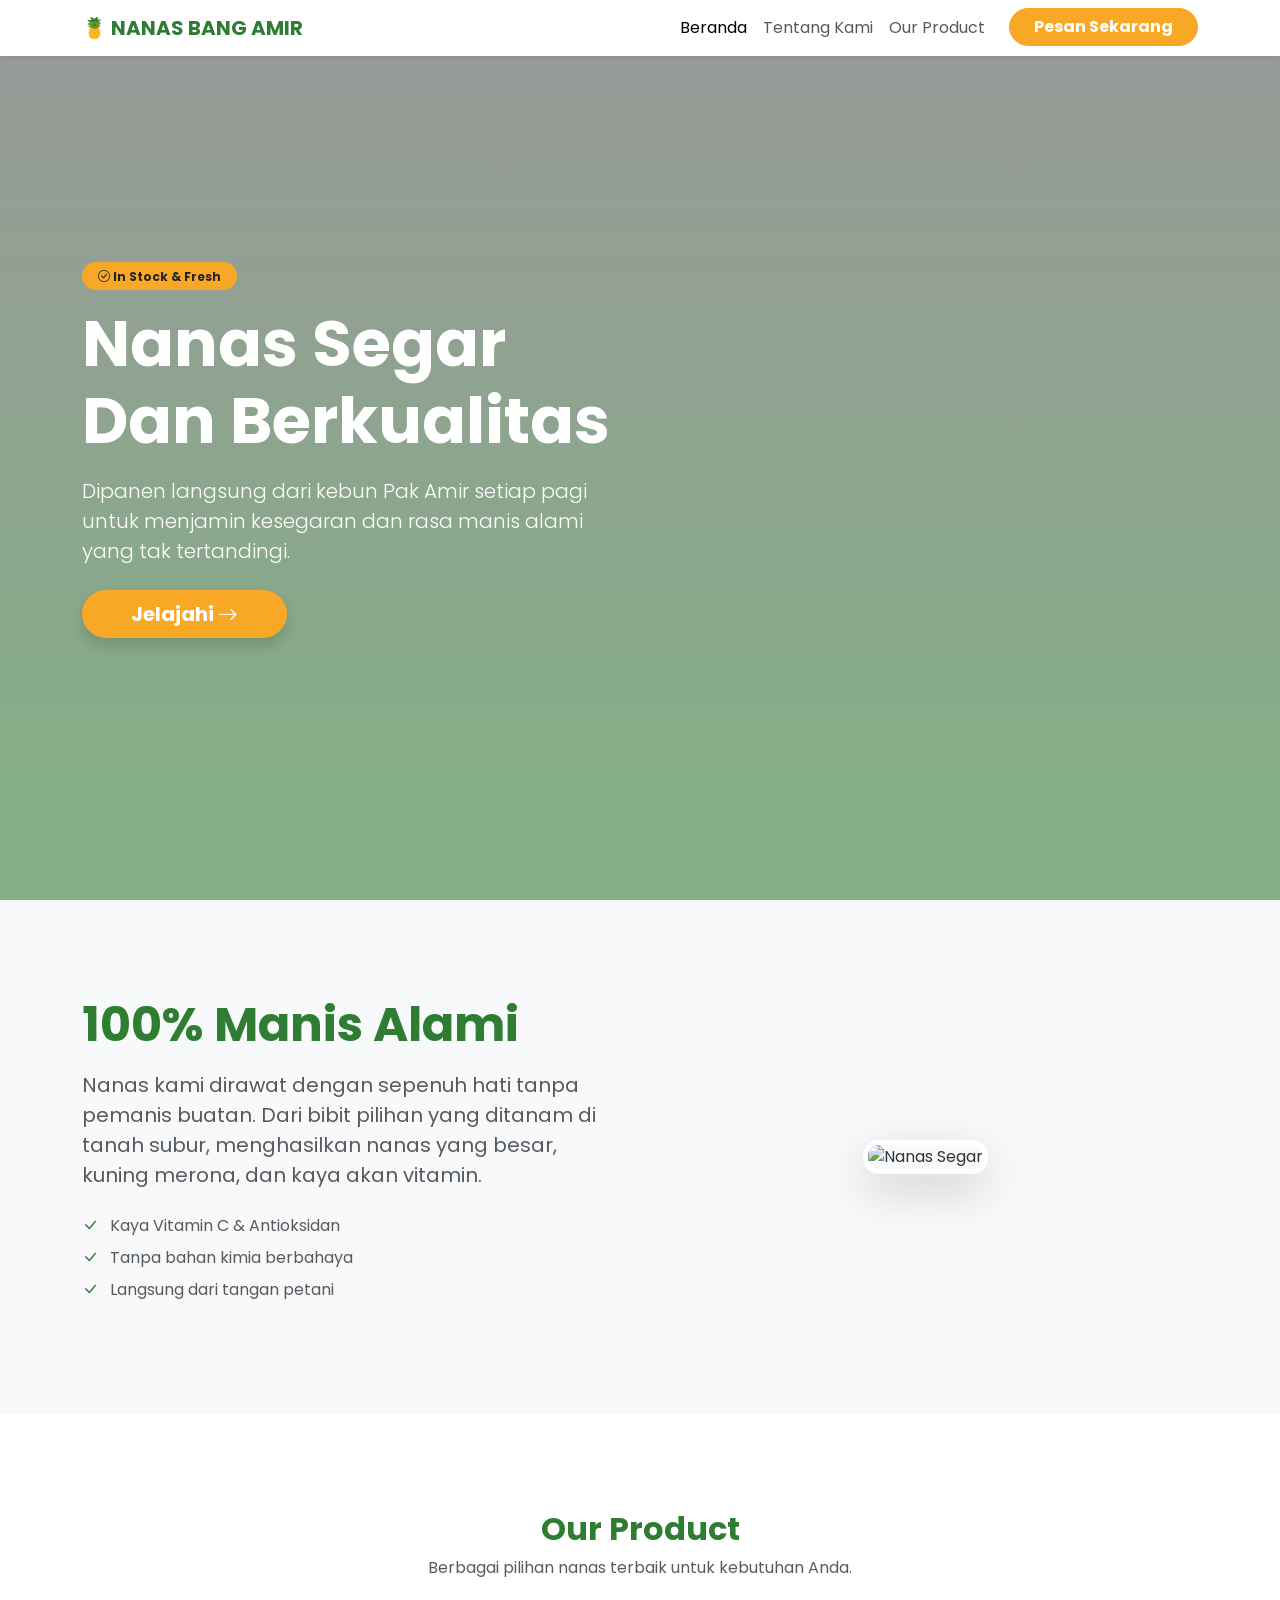
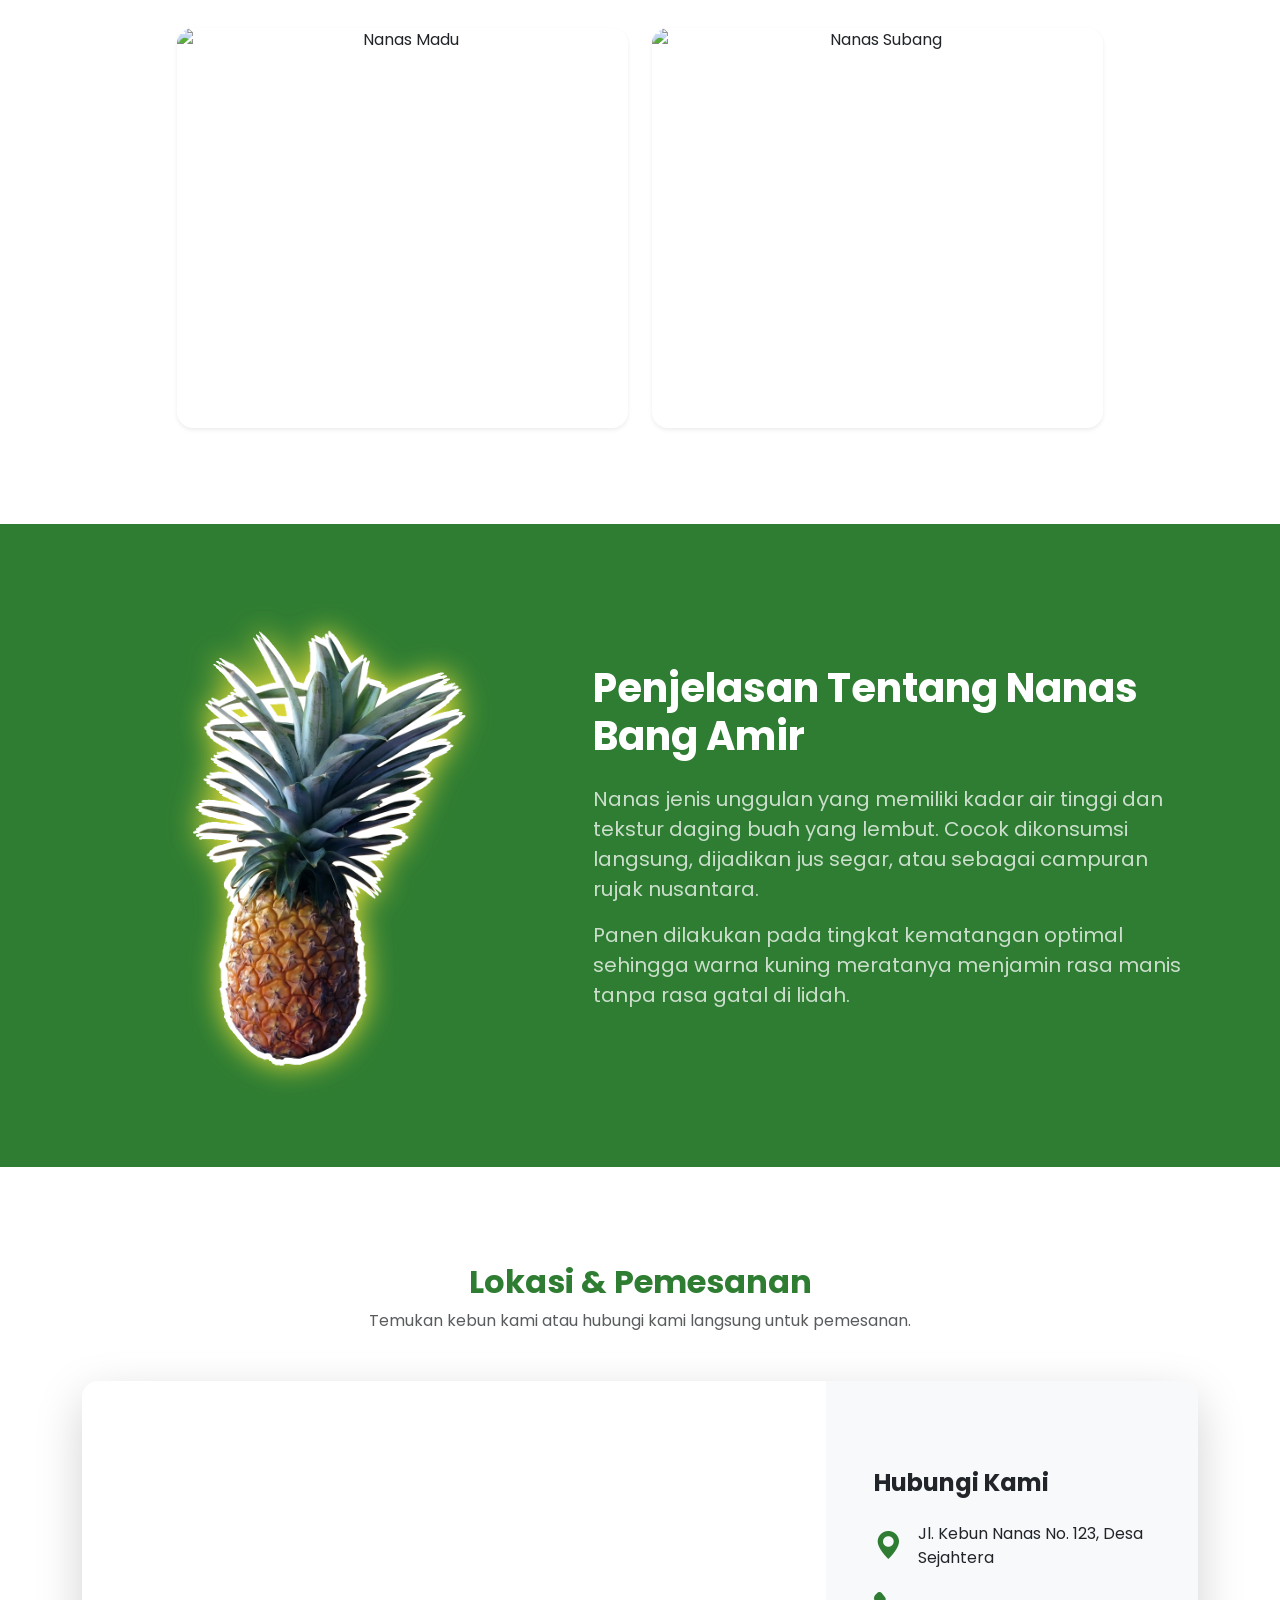
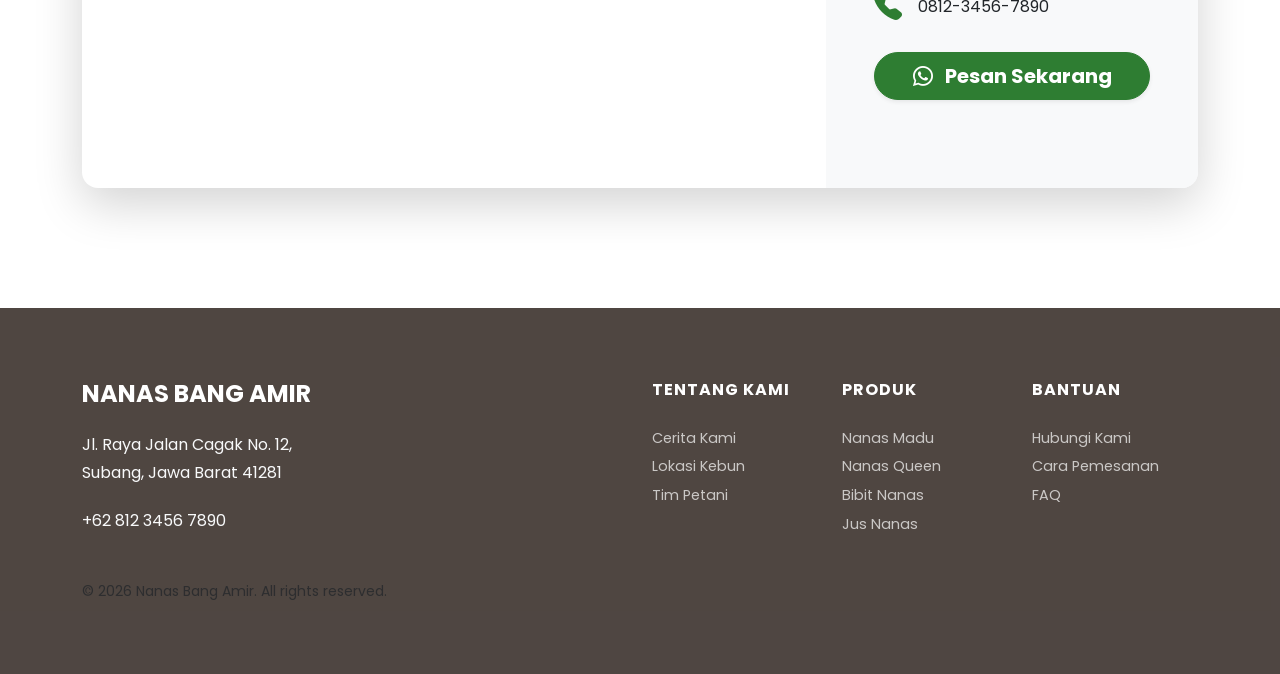
==== index.html @ e04186aa "UP 1" ====
<!DOCTYPE html>
<html lang="id">

<head>
    <meta charset="UTF-8">
    <meta name="viewport" content="width=device-width, initial-scale=1.0">
    <title>Nanas Bang Amir</title>
    <!-- Bootstrap 5 CSS -->
    <link href="https://cdn.jsdelivr.net/npm/bootstrap@5.3.2/dist/css/bootstrap.min.css" rel="stylesheet">
    <!-- Google Fonts -->
    <link href="https://fonts.googleapis.com/css2?family=Poppins:wght@300;400;600;700&display=swap" rel="stylesheet">
    <!-- Bootstrap Icons -->
    <link rel="stylesheet" href="https://cdn.jsdelivr.net/npm/bootstrap-icons@1.11.1/font/bootstrap-icons.css">
    <!-- Custom CSS -->
    <link rel="stylesheet" href="css/style.css">
</head>

<body>

    <!-- Navbar -->
    <nav class="navbar navbar-expand-lg navbar-light bg-white fixed-top shadow-sm">
        <div class="container">
            <a class="navbar-brand fw-bold text-success" href="#">🍍 NANAS BANG AMIR</a>
            <button class="navbar-toggler" type="button" data-bs-toggle="collapse" data-bs-target="#navbarNav">
                <span class="navbar-toggler-icon"></span>
            </button>
            <div class="collapse navbar-collapse" id="navbarNav">
                <ul class="navbar-nav ms-auto">
                    <li class="nav-item">
                        <a class="nav-link active" href="#beranda">Beranda</a>
                    </li>
                    <li class="nav-item">
                        <a class="nav-link" href="#tentang-kami">Tentang Kami</a>
                    </li>
                    <li class="nav-item">
                        <a class="nav-link" href="#produk">Our Product</a>
                    </li>
                    <li class="nav-item ms-lg-3">
                        <a class="btn btn-warning rounded-pill px-4 fw-bold" href="#pesan">Pesan Sekarang</a>
                    </li>
                </ul>
            </div>
        </div>
    </nav>

    <!-- Hero Section -->
    <section id="beranda" class="hero d-flex align-items-center position-relative">
        <div class="hero-overlay"></div>
        <div class="container position-relative text-white text-center text-md-start">
            <div class="row">
                <div class="col-lg-6">
                    <span class="badge bg-warning text-dark mb-3 px-3 py-2 rounded-pill"><i
                            class="bi bi-check-circle"></i> In Stock & Fresh</span>
                    <h1 class="display-3 fw-bold mb-3">Nanas Segar <br> Dan Berkualitas</h1>
                    <p class="lead mb-4">Dipanen langsung dari kebun Pak Amir setiap pagi untuk menjamin kesegaran dan
                        rasa manis alami yang tak tertandingi.</p>
                    <a href="#tentang-kami" class="btn btn-warning btn-lg rounded-pill px-5 fw-bold shadow">Jelajahi <i
                            class="bi bi-arrow-right"></i></a>
                </div>
            </div>
        </div>
    </section>

    <!-- 100% Manis Section -->
    <section id="tentang-kami" class="py-5 bg-light">
        <div class="container py-5">
            <div class="row align-items-center">
                <div class="col-lg-6 text-center text-lg-start mb-4 mb-lg-0">
                    <h2 class="display-5 fw-bold text-success mb-3">100% Manis Alami</h2>
                    <p class="text-muted fs-5 mb-4">Nanas kami dirawat dengan sepenuh hati tanpa pemanis buatan. Dari
                        bibit pilihan yang ditanam di tanah subur, menghasilkan nanas yang besar, kuning merona, dan
                        kaya akan vitamin.</p>
                    <ul class="list-unstyled text-muted">
                        <li class="mb-2"><i class="bi bi-check-lg text-success me-2"></i> Kaya Vitamin C & Antioksidan
                        </li>
                        <li class="mb-2"><i class="bi bi-check-lg text-success me-2"></i> Tanpa bahan kimia berbahaya
                        </li>
                        <li class="mb-2"><i class="bi bi-check-lg text-success me-2"></i> Langsung dari tangan petani
                        </li>
                    </ul>
                </div>
                <div class="col-lg-6 text-center position-relative">
                    <img src="https://images.unsplash.com/photo-1550258987-190a2d41a8ba?ixlib=rb-4.0.3&auto=format&fit=crop&w=800&q=80"
                        alt="Nanas Segar" class="img-fluid rounded-4 shadow-lg feature-img">
                </div>
            </div>
        </div>
    </section>

    <!-- Galeri Produk -->
    <section id="produk" class="py-5">
        <div class="container py-5 text-center">
            <h2 class="fw-bold text-success mb-2">Our Product</h2>
            <p class="text-muted mb-5">Berbagai pilihan nanas terbaik untuk kebutuhan Anda.</p>

            <div class="row justify-content-center">
                <div class="col-lg-10">
                    <div class="row g-4 justify-content-center">
                        <!-- Card 1 -->
                        <div class="col-md-6">
                            <div class="card border-0 rounded-4 shadow-sm overflow-hidden image-hover-card"
                                style="height: 400px;">
                                <img src="https://images.unsplash.com/photo-1528825871115-3581a5387919?ixlib=rb-4.0.3&auto=format&fit=crop&w=600&q=80"
                                    class="w-100 h-100 object-fit-cover" alt="Nanas Madu">
                                <div
                                    class="card-overlay d-flex flex-column justify-content-center align-items-center text-center p-4">
                                    <h3 class="fw-bold text-white mb-2">Nanas Madu</h3>
                                    <h5 class="fw-bold text-warning mb-4">Manis Alami, Tanpa Pemanis Buatan</h5>
                                    <p class="text-light fs-5 mb-0">
                                        Sangat manis dan berair, dipanen tanpa bahan kimia. Sangat cocok dinikmati
                                        langsung atau dibuat jus segar untuk hari yang panas.
                                    </p>
                                </div>
                            </div>
                        </div>

                        <!-- Card 2 -->
                        <div class="col-md-6">
                            <div class="card border-0 rounded-4 shadow-sm overflow-hidden image-hover-card"
                                style="height: 400px;">
                                <img src="https://images.unsplash.com/photo-1587888637140-849b25d80ef9?ixlib=rb-4.0.3&auto=format&fit=crop&w=600&q=80"
                                    class="w-100 h-100 object-fit-cover" alt="Nanas Subang">
                                <div
                                    class="card-overlay d-flex flex-column justify-content-center align-items-center text-center p-4">
                                    <h3 class="fw-bold text-white mb-2">Nanas Queen</h3>
                                    <h5 class="fw-bold text-warning mb-4">Sensasi Segar Asam Manis</h5>
                                    <p class="text-light fs-5 mb-0">
                                        Menawarkan sensasi rasa segar dengan perpaduan asam manis yang pas. Pilihan
                                        ideal untuk dijadikan campuran rujak nusantara atau masakan Anda.
                                    </p>
                                </div>
                            </div>
                        </div>
                    </div>
                </div>
            </div>
        </div>
    </section>

    <!-- Detail Produk -->
    <section class="py-5 bg-success text-white">
        <div class="container py-5">
            <div class="row align-items-center flex-column-reverse flex-lg-row">
                <div class="col-lg-5 text-center mt-4 mt-lg-0">
                    <img src="img/pineapple_transparent.png" alt="Detail Nanas" class="img-fluid outline-float-image">
                </div>
                <div class="col-lg-7 ps-lg-5">
                    <h2 class="display-6 fw-bold mb-4">Penjelasan Tentang Nanas Bang Amir</h2>
                    <p class="fs-5 opacity-75">Nanas jenis unggulan yang memiliki kadar air tinggi dan tekstur daging
                        buah yang lembut. Cocok dikonsumsi langsung, dijadikan jus segar, atau sebagai campuran rujak
                        nusantara.</p>
                    <p class="fs-5 opacity-75">Panen dilakukan pada tingkat kematangan optimal sehingga warna kuning
                        meratanya menjamin rasa manis tanpa rasa gatal di lidah.</p>
                </div>
            </div>
        </div>
    </section>

    <!-- Map & Contact Section -->
    <section id="pesan" class="py-5">
        <div class="container py-5 text-center">
            <h2 class="fw-bold text-success mb-2">Lokasi & Pemesanan</h2>
            <p class="text-muted mb-5">Temukan kebun kami atau hubungi kami langsung untuk pemesanan.</p>

            <div class="card border-0 shadow-lg rounded-4 overflow-hidden mb-4">
                <div class="row g-0">
                    <div class="col-lg-8">
                        <!-- Google Maps Embed Placeholder (Koordinat Jakarta/Bandung/Subang) -->
                        <iframe
                            src="https://www.google.com/maps/embed?pb=!1m18!1m12!1m3!1m3!1d126748.56215354966!2d107.57311653846663!3d-6.903449459522209!2m3!1f0!2f0!3f0!3m2!1i1024!2i768!4f13.1!3m3!1m2!1s0x2e68e6398252477f%3A0x146a1f93d3e815b2!2sBandung%2C%20Bandung%2C%20Jawa%20Barat!5e0!3m2!1sid!2sid!4v1699999999999!5m2!1sid!2sid"
                            width="100%" height="400" style="border:0;" allowfullscreen="" loading="lazy"
                            referrerpolicy="no-referrer-when-downgrade"></iframe>
                    </div>
                    <div class="col-lg-4 bg-light d-flex align-items-center">
                        <div class="card-body p-5 text-start">
                            <h4 class="fw-bold text-dark mb-4">Hubungi Kami</h4>
                            <div class="d-flex align-items-center mb-3">
                                <i class="bi bi-geo-alt-fill fs-3 text-success me-3"></i>
                                <span>Jl. Kebun Nanas No. 123, Desa Sejahtera</span>
                            </div>
                            <div class="d-flex align-items-center mb-4">
                                <i class="bi bi-telephone-fill fs-3 text-success me-3"></i>
                                <span>0812-3456-7890</span>
                            </div>
                            <a href="https://wa.me/6281234567890" target="_blank"
                                class="btn btn-success btn-lg w-100 rounded-pill fw-bold shadow-sm"><i
                                    class="bi bi-whatsapp me-2"></i> Pesan Sekarang</a>
                        </div>
                    </div>
                </div>
            </div>
        </div>
    </section>

    <!-- Footer -->
    <footer class="footer-section py-5">
        <div class="footer-overlay"></div>
        <div class="container footer-content py-4">
            <div class="row">
                <!-- Column 1: Brand & Contact -->
                <div class="col-lg-4 col-md-6 mb-4 mb-lg-0">
                    <h4 class="fw-bold text-white mb-4 d-flex align-items-center">
                        NANAS BANG AMIR
                    </h4>
                    <p class="mb-1 text-light fs-6">Jl. Raya Jalan Cagak No. 12,</p>
                    <p class="mb-4 text-light fs-6">Subang, Jawa Barat 41281</p>
                    <p class="mb-5 text-light fs-6">+62 812 3456 7890</p>
                    <p class="small text-muted mb-0">&copy; 2026 Nanas Bang Amir. All rights reserved.</p>
                </div>

                <!-- Column 2: TENTANG KAMI -->
                <div class="col-lg-2 col-md-6 mb-4 mb-lg-0 ms-lg-auto">
                    <h6 class="text-white fw-bold mb-4 text-uppercase" style="letter-spacing: 1px;">TENTANG KAMI</h6>
                    <ul class="list-unstyled mb-0">
                        <li><a href="#" class="footer-link">Cerita Kami</a></li>
                        <li><a href="#" class="footer-link">Lokasi Kebun</a></li>
                        <li><a href="#" class="footer-link">Tim Petani</a></li>
                    </ul>
                </div>

                <!-- Column 3: PRODUK -->
                <div class="col-lg-2 col-md-6 mb-4 mb-lg-0">
                    <h6 class="text-white fw-bold mb-4 text-uppercase" style="letter-spacing: 1px;">PRODUK</h6>
                    <ul class="list-unstyled mb-0">
                        <li><a href="#" class="footer-link">Nanas Madu</a></li>
                        <li><a href="#" class="footer-link">Nanas Queen</a></li>
                        <li><a href="#" class="footer-link">Bibit Nanas</a></li>
                        <li><a href="#" class="footer-link">Jus Nanas</a></li>
                    </ul>
                </div>

                <!-- Column 4: BANTUAN -->
                <div class="col-lg-2 col-md-6 mb-4 mb-lg-0">
                    <h6 class="text-white fw-bold mb-4 text-uppercase" style="letter-spacing: 1px;">BANTUAN</h6>
                    <ul class="list-unstyled mb-0">
                        <li><a href="#" class="footer-link">Hubungi Kami</a></li>
                        <li><a href="#" class="footer-link">Cara Pemesanan</a></li>
                        <li><a href="#" class="footer-link">FAQ</a></li>
                    </ul>
                </div>
            </div>
        </div>
    </footer>

    <!-- Bootstrap 5 JS -->
    <script src="https://cdn.jsdelivr.net/npm/bootstrap@5.3.2/dist/js/bootstrap.bundle.min.js"></script>
    <!-- Custom JS -->
    <script src="js/script.js"></script>
</body>

</html>
---- css/style.css ----
/* Global Styles */
body {
    font-family: 'Poppins', sans-serif;
    color: #333;
}

/* Custom Colors */
.text-success {
    color: #2E7D32 !important;
    /* Deeper green */
}

.bg-success {
    background-color: #2E7D32 !important;
}

.btn-success {
    background-color: #2E7D32;
    border-color: #2E7D32;
}

.btn-success:hover {
    background-color: #1b5e20;
    border-color: #1b5e20;
}

.text-warning {
    color: #d9eb72 !important;
}

.bg-warning {
    background-color: #F9A826 !important;
}

.btn-warning {
    background-color: #F9A826;
    border-color: #F9A826;
    color: #fff !important;
}

.btn-warning:hover {
    background-color: #e69500;
    border-color: #e69500;
}

/* Hero Section */
.hero {
    min-height: 100vh;
    background-image: url('https://images.unsplash.com/photo-1590333748338-d629e4564ad9?ixlib=rb-4.0.3&auto=format&fit=crop&w=1920&q=80');
    background-size: cover;
    background-position: center;
    background-attachment: fixed;
    /* Parallax effect */
}

.hero-overlay {
    position: absolute;
    top: 0;
    left: 0;
    width: 100%;
    height: 100%;
    background: linear-gradient(rgba(0, 0, 0, 0.4), rgba(46, 125, 50, 0.6));
    /* Gradient overlay */
}

/* Image Hover Fade Effect */
.image-hover-card {
    position: relative;
    cursor: pointer;
    overflow: hidden;
}

.image-hover-card .card-overlay {
    position: absolute;
    top: 0;
    left: 0;
    width: 100%;
    height: 100%;
    background: #354C2B;
    /* #2E7D32 with opacity */
    opacity: 0;
    transition: opacity 0.4s ease-in-out;
}

.image-hover-card:hover .card-overlay {
    opacity: 1;
}

/* Floating Badge Animation */
.floating-badge {
    animation: float 3s ease-in-out infinite;
}

@keyframes float {
    0% {
        transform: translateY(0px) translate(-50%, -50%);
    }

    50% {
        transform: translateY(-10px) translate(-50%, -50%);
    }

    100% {
        transform: translateY(0px) translate(-50%, -50%);
    }
}

/* Feature Image */
.feature-img {
    border: 5px solid white;
    max-height: 500px;
    object-fit: cover;
}

/* Outline Float Image */
.outline-float-image {
    filter: drop-shadow(3px 3px 0 white) drop-shadow(-3px -3px 0 white) drop-shadow(3px -3px 0 white) drop-shadow(-3px 3px 0 white) drop-shadow(0 0 15px rgba(255, 235, 59, 0.9));
    animation: floatImg 3s ease-in-out infinite;
}

@keyframes floatImg {
    0% {
        transform: translateY(0px);
    }

    50% {
        transform: translateY(-15px);
    }

    100% {
        transform: translateY(0px);
    }
}

/* Smooth Scrolling for anchor links */
html {
    scroll-behavior: smooth;
    scroll-padding-top: 76px;
}

/* Footer Styles */
.footer-section {
    background-image: url('https://images.unsplash.com/photo-1550258987-190a2d41a8ba?ixlib=rb-4.0.3&auto=format&fit=crop&w=1920&q=80');
    background-size: cover;
    background-position: center;
    position: relative;
    color: rgba(255, 255, 255, 0.8);
}

.footer-overlay {
    position: absolute;
    top: 0;
    left: 0;
    width: 100%;
    height: 100%;
    background: rgba(60, 50, 45, 0.9); /* Dark earthy overlay */
}

.footer-content {
    position: relative;
    z-index: 1;
}

.footer-link {
    color: rgba(255, 255, 255, 0.7);
    text-decoration: none;
    transition: color 0.3s;
    font-size: 0.9rem;
    line-height: 2;
}

.footer-link:hover {
    color: #fff;
}
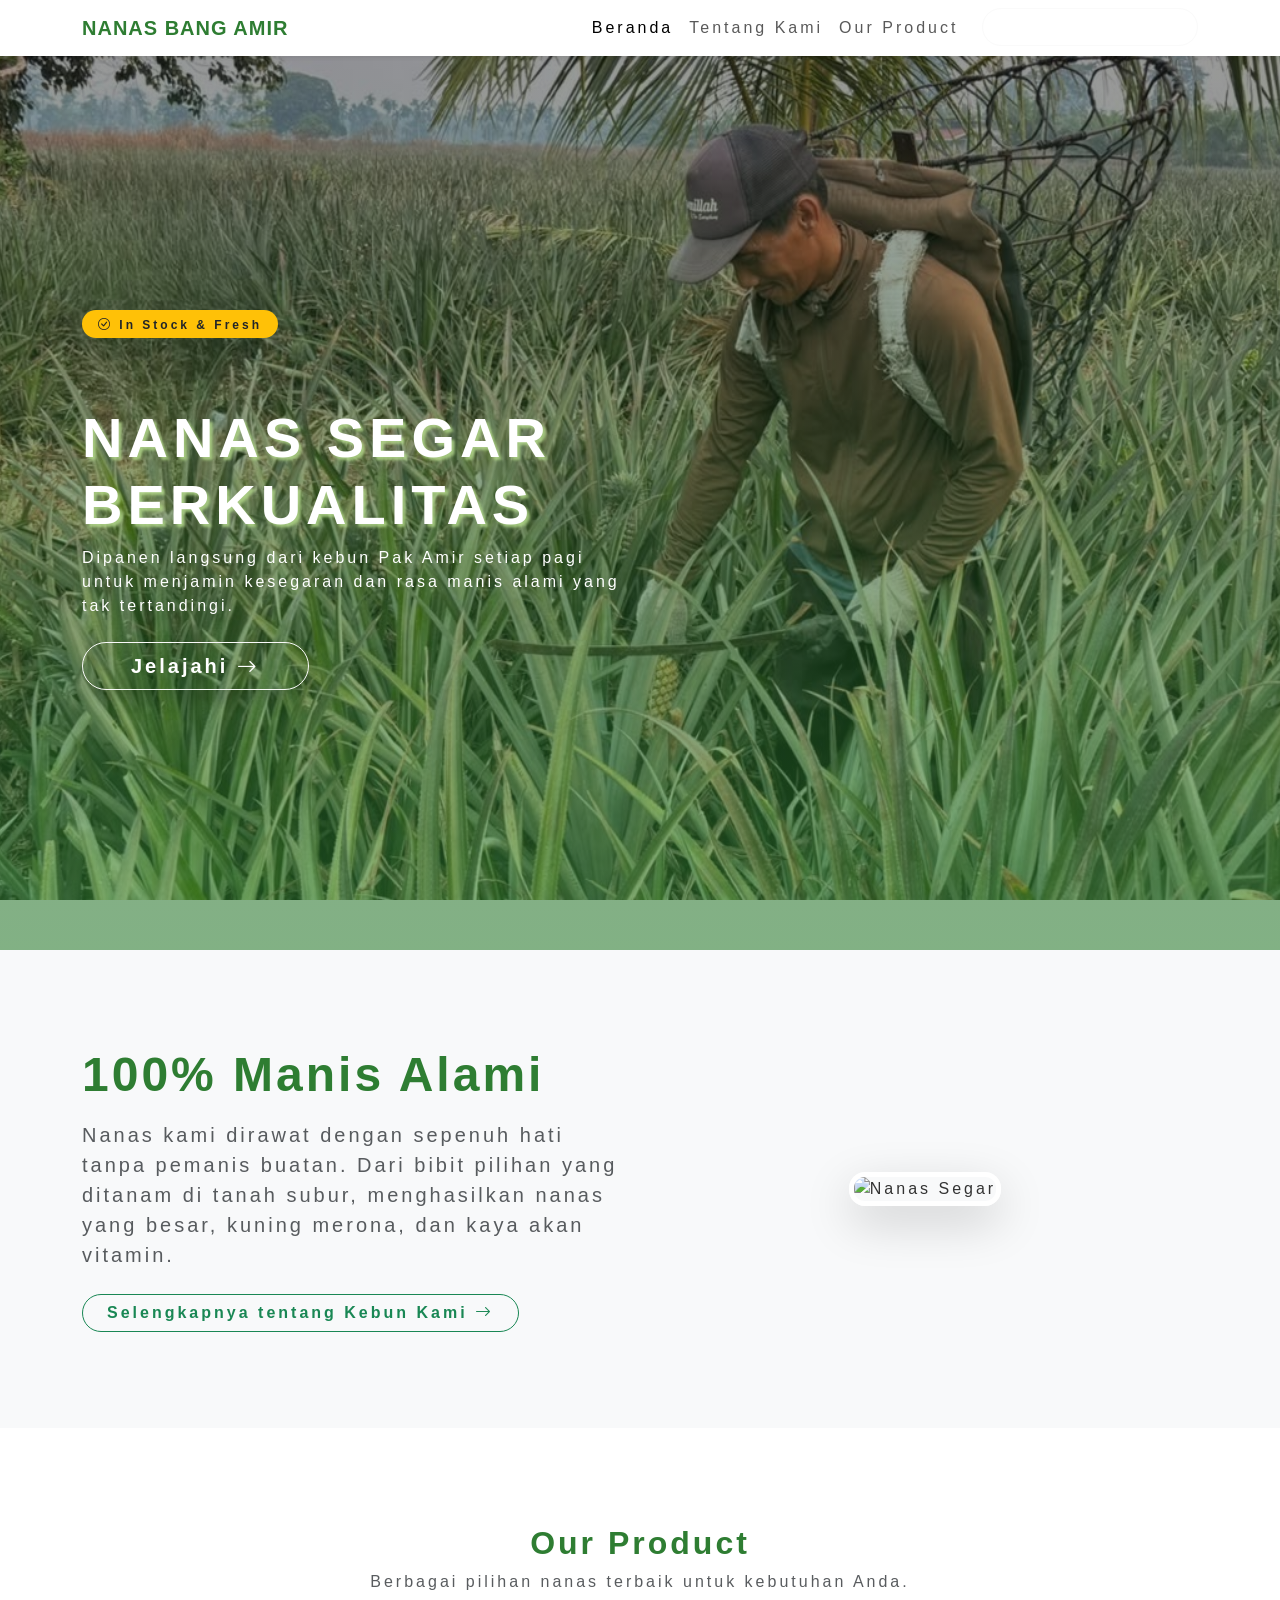
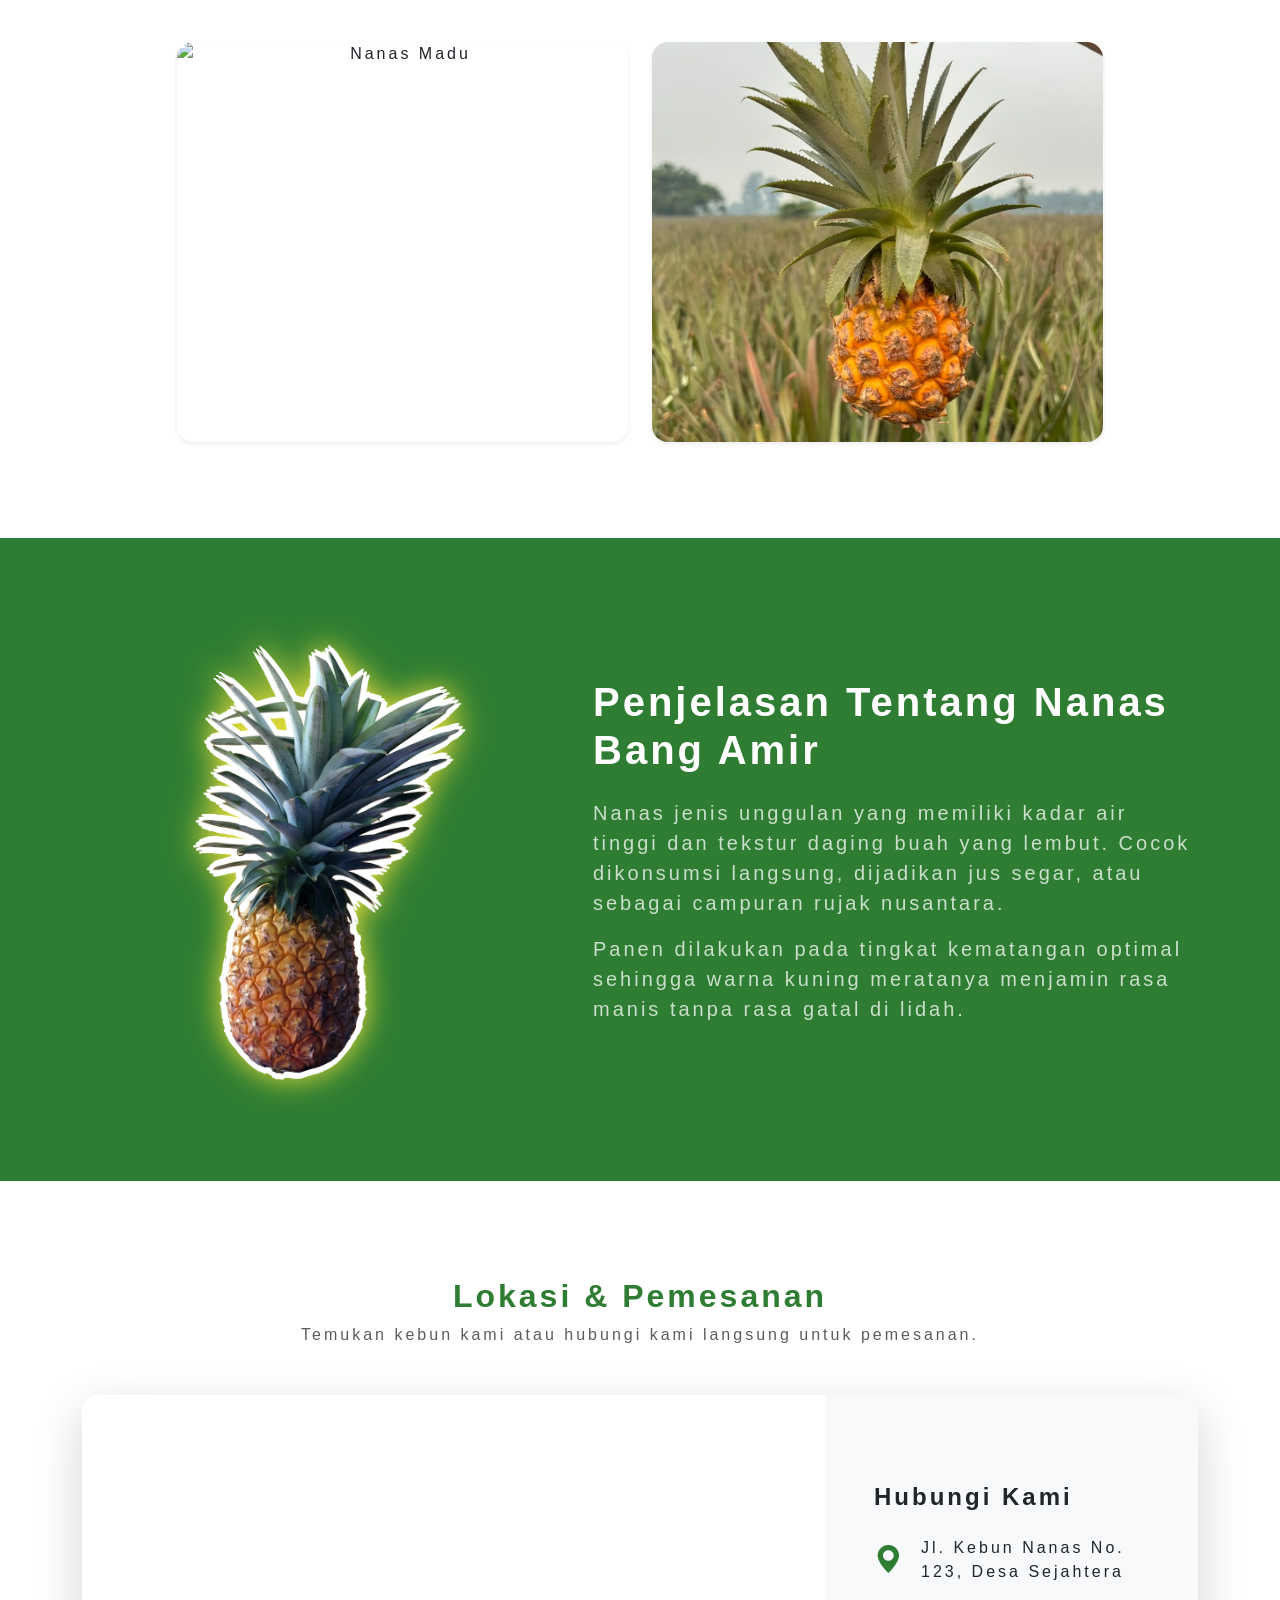
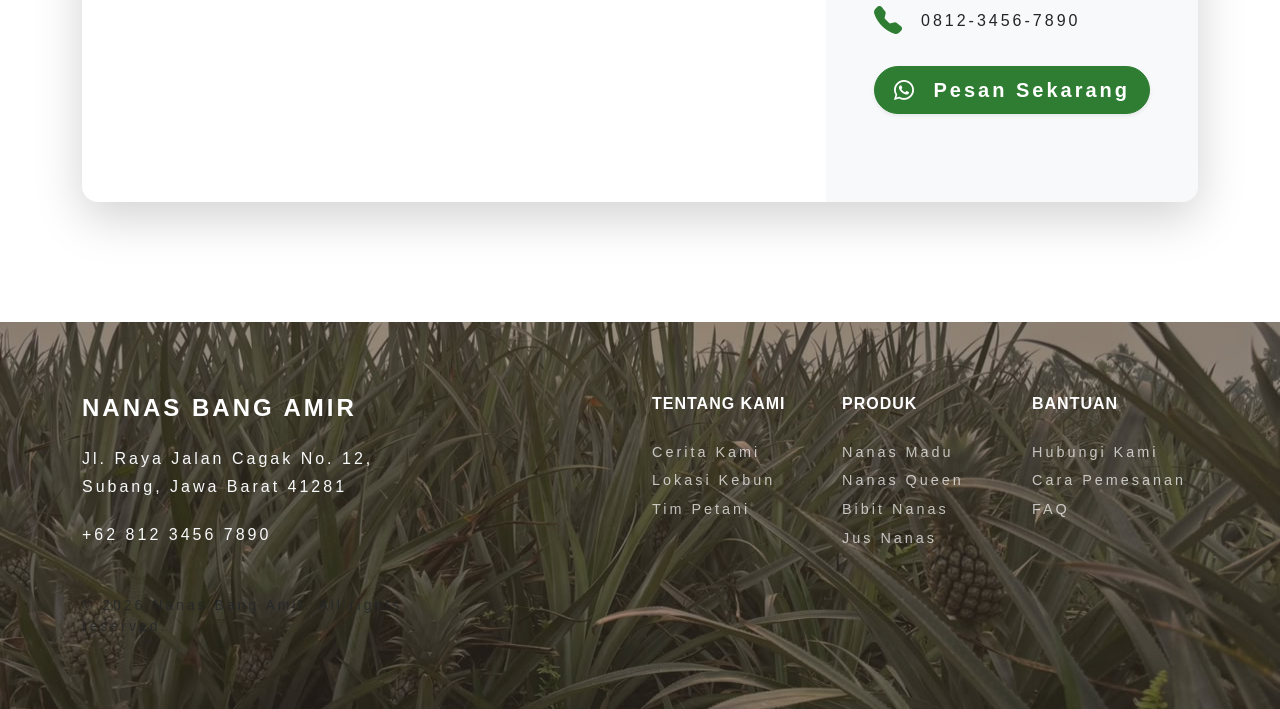
==== commit 58dbc604: "Update layout to Bento grid and separate Tentang Kami page" ====
--- a/index.html
+++ b/index.html
@@ -20,7 +20,7 @@
     <!-- Navbar -->
     <nav class="navbar navbar-expand-lg navbar-light bg-white fixed-top shadow-sm">
         <div class="container">
-            <a class="navbar-brand fw-bold text-success" href="#">🍍 NANAS BANG AMIR</a>
+            <a class="navbar-brand fw-bold text-success " href="#"> NANAS BANG AMIR</a>
             <button class="navbar-toggler" type="button" data-bs-toggle="collapse" data-bs-target="#navbarNav">
                 <span class="navbar-toggler-icon"></span>
             </button>
@@ -30,7 +30,7 @@
                         <a class="nav-link active" href="#beranda">Beranda</a>
                     </li>
                     <li class="nav-item">
-                        <a class="nav-link" href="#tentang-kami">Tentang Kami</a>
+                        <a class="nav-link" href="tentang-kami.html">Tentang Kami</a>
                     </li>
                     <li class="nav-item">
                         <a class="nav-link" href="#produk">Our Product</a>
@@ -50,34 +50,25 @@
             <div class="row">
                 <div class="col-lg-6">
                     <span class="badge bg-warning text-dark mb-3 px-3 py-2 rounded-pill"><i
-                            class="bi bi-check-circle"></i> In Stock & Fresh</span>
-                    <h1 class="display-3 fw-bold mb-3">Nanas Segar <br> Dan Berkualitas</h1>
-                    <p class="lead mb-4">Dipanen langsung dari kebun Pak Amir setiap pagi untuk menjamin kesegaran dan
+                            class="bi bi-check-circle"></i> In Stock & Fresh</span><br>
+                    <h1 class="display-4 fw-bold mb-2">NANAS SEGAR<br> BERKUALITAS</h1>
+                    <p class="lead mb-4 fs-6">Dipanen langsung dari kebun Pak Amir setiap pagi untuk menjamin kesegaran dan
                         rasa manis alami yang tak tertandingi.</p>
-                    <a href="#tentang-kami" class="btn btn-warning btn-lg rounded-pill px-5 fw-bold shadow">Jelajahi <i
+                    <a href="tentang-kami.html" class="btn btn-warning btn-lg rounded-pill px-5 fw-bold shadow">Jelajahi <i
                             class="bi bi-arrow-right"></i></a>
                 </div>
             </div>
         </div>
     </section>
 
-    <!-- 100% Manis Section -->
+    <!-- 100% Manis Section (Preview) -->
     <section id="tentang-kami" class="py-5 bg-light">
         <div class="container py-5">
             <div class="row align-items-center">
                 <div class="col-lg-6 text-center text-lg-start mb-4 mb-lg-0">
                     <h2 class="display-5 fw-bold text-success mb-3">100% Manis Alami</h2>
-                    <p class="text-muted fs-5 mb-4">Nanas kami dirawat dengan sepenuh hati tanpa pemanis buatan. Dari
-                        bibit pilihan yang ditanam di tanah subur, menghasilkan nanas yang besar, kuning merona, dan
-                        kaya akan vitamin.</p>
-                    <ul class="list-unstyled text-muted">
-                        <li class="mb-2"><i class="bi bi-check-lg text-success me-2"></i> Kaya Vitamin C & Antioksidan
-                        </li>
-                        <li class="mb-2"><i class="bi bi-check-lg text-success me-2"></i> Tanpa bahan kimia berbahaya
-                        </li>
-                        <li class="mb-2"><i class="bi bi-check-lg text-success me-2"></i> Langsung dari tangan petani
-                        </li>
-                    </ul>
+                    <p class="text-muted fs-5 mb-4">Nanas kami dirawat dengan sepenuh hati tanpa pemanis buatan. Dari bibit pilihan yang ditanam di tanah subur, menghasilkan nanas yang besar, kuning merona, dan kaya akan vitamin.</p>
+                    <a href="tentang-kami.html" class="btn btn-outline-success rounded-pill px-4 fw-bold">Selengkapnya tentang Kebun Kami <i class="bi bi-arrow-right"></i></a>
                 </div>
                 <div class="col-lg-6 text-center position-relative">
                     <img src="https://images.unsplash.com/photo-1550258987-190a2d41a8ba?ixlib=rb-4.0.3&auto=format&fit=crop&w=800&q=80"
@@ -118,8 +109,8 @@
                         <div class="col-md-6">
                             <div class="card border-0 rounded-4 shadow-sm overflow-hidden image-hover-card"
                                 style="height: 400px;">
-                                <img src="https://images.unsplash.com/photo-1587888637140-849b25d80ef9?ixlib=rb-4.0.3&auto=format&fit=crop&w=600&q=80"
-                                    class="w-100 h-100 object-fit-cover" alt="Nanas Subang">
+                                <img src="img/nanas%20kecil.jpeg" class="object-fit-cover"
+                                    style="width: 100%; height: 100%; object-position: 50% 60%;" alt="Nanas Subang">
                                 <div
                                     class="card-overlay d-flex flex-column justify-content-center align-items-center text-center p-4">
                                     <h3 class="fw-bold text-white mb-2">Nanas Queen</h3>
@@ -212,8 +203,8 @@
                 <div class="col-lg-2 col-md-6 mb-4 mb-lg-0 ms-lg-auto">
                     <h6 class="text-white fw-bold mb-4 text-uppercase" style="letter-spacing: 1px;">TENTANG KAMI</h6>
                     <ul class="list-unstyled mb-0">
-                        <li><a href="#" class="footer-link">Cerita Kami</a></li>
-                        <li><a href="#" class="footer-link">Lokasi Kebun</a></li>
+                        <li><a href="tentang-kami.html" class="footer-link">Cerita Kami</a></li>
+                        <li><a href="#pesan" class="footer-link">Lokasi Kebun</a></li>
                         <li><a href="#" class="footer-link">Tim Petani</a></li>
                     </ul>
                 </div>
--- a/css/style.css
+++ b/css/style.css
@@ -1,7 +1,13 @@
 /* Global Styles */
 body {
-    font-family: 'Poppins', sans-serif;
+    padding-top: 50px !important;
+    font-family: Arial, Helvetica, sans-serif;
+    letter-spacing: 3px;
     color: #333;
+}
+
+.navbar-brand {
+    letter-spacing: 1px !important;
 }
 
 /* Custom Colors */
@@ -28,29 +34,33 @@
     color: #d9eb72 !important;
 }
 
-.bg-warning {
-    background-color: #F9A826 !important;
-}
-
 .btn-warning {
-    background-color: #F9A826;
-    border-color: #F9A826;
-    color: #fff !important;
-}
+    background-color: transparent;
+    border-color: #fafafa;
+    color: #ffffff !important;
+}
+
 
 .btn-warning:hover {
-    background-color: #e69500;
-    border-color: #e69500;
+    background: rgba(255, 255, 255, 0.2);
+    border-color: #ffffff;
 }
 
 /* Hero Section */
 .hero {
     min-height: 100vh;
-    background-image: url('https://images.unsplash.com/photo-1590333748338-d629e4564ad9?ixlib=rb-4.0.3&auto=format&fit=crop&w=1920&q=80');
+    background-image: url('../img/home.jpeg');
     background-size: cover;
-    background-position: center;
+    background-position: 40% 0%;
     background-attachment: fixed;
     /* Parallax effect */
+}
+
+.hero h1 {
+    padding-top: 50px;
+    letter-spacing: 5px;
+    font-weight: 900 !important;
+    text-shadow: 3px 3px 3px rgba(181, 220, 140, 0.8);
 }
 
 .hero-overlay {
@@ -140,9 +150,10 @@
 
 /* Footer Styles */
 .footer-section {
-    background-image: url('https://images.unsplash.com/photo-1550258987-190a2d41a8ba?ixlib=rb-4.0.3&auto=format&fit=crop&w=1920&q=80');
+    background-image: url('../img/footer.jpeg');
     background-size: cover;
-    background-position: center;
+    background-position: 50% 70%;
+    /* Ganti angka 100% ini untuk naik/turun */
     position: relative;
     color: rgba(255, 255, 255, 0.8);
 }
@@ -153,7 +164,8 @@
     left: 0;
     width: 100%;
     height: 100%;
-    background: rgba(60, 50, 45, 0.9); /* Dark earthy overlay */
+    background: rgba(60, 50, 45, 0.5);
+    /* Dark earthy overlay */
 }
 
 .footer-content {
@@ -171,4 +183,18 @@
 
 .footer-link:hover {
     color: #fff;
+}
+
+/* Gallery Styles */
+.gallery-item {
+    height: 300px;
+    cursor: pointer;
+}
+
+.gallery-img {
+    transition: transform 0.4s ease-in-out;
+}
+
+.gallery-item:hover .gallery-img {
+    transform: scale(1.1);
 }
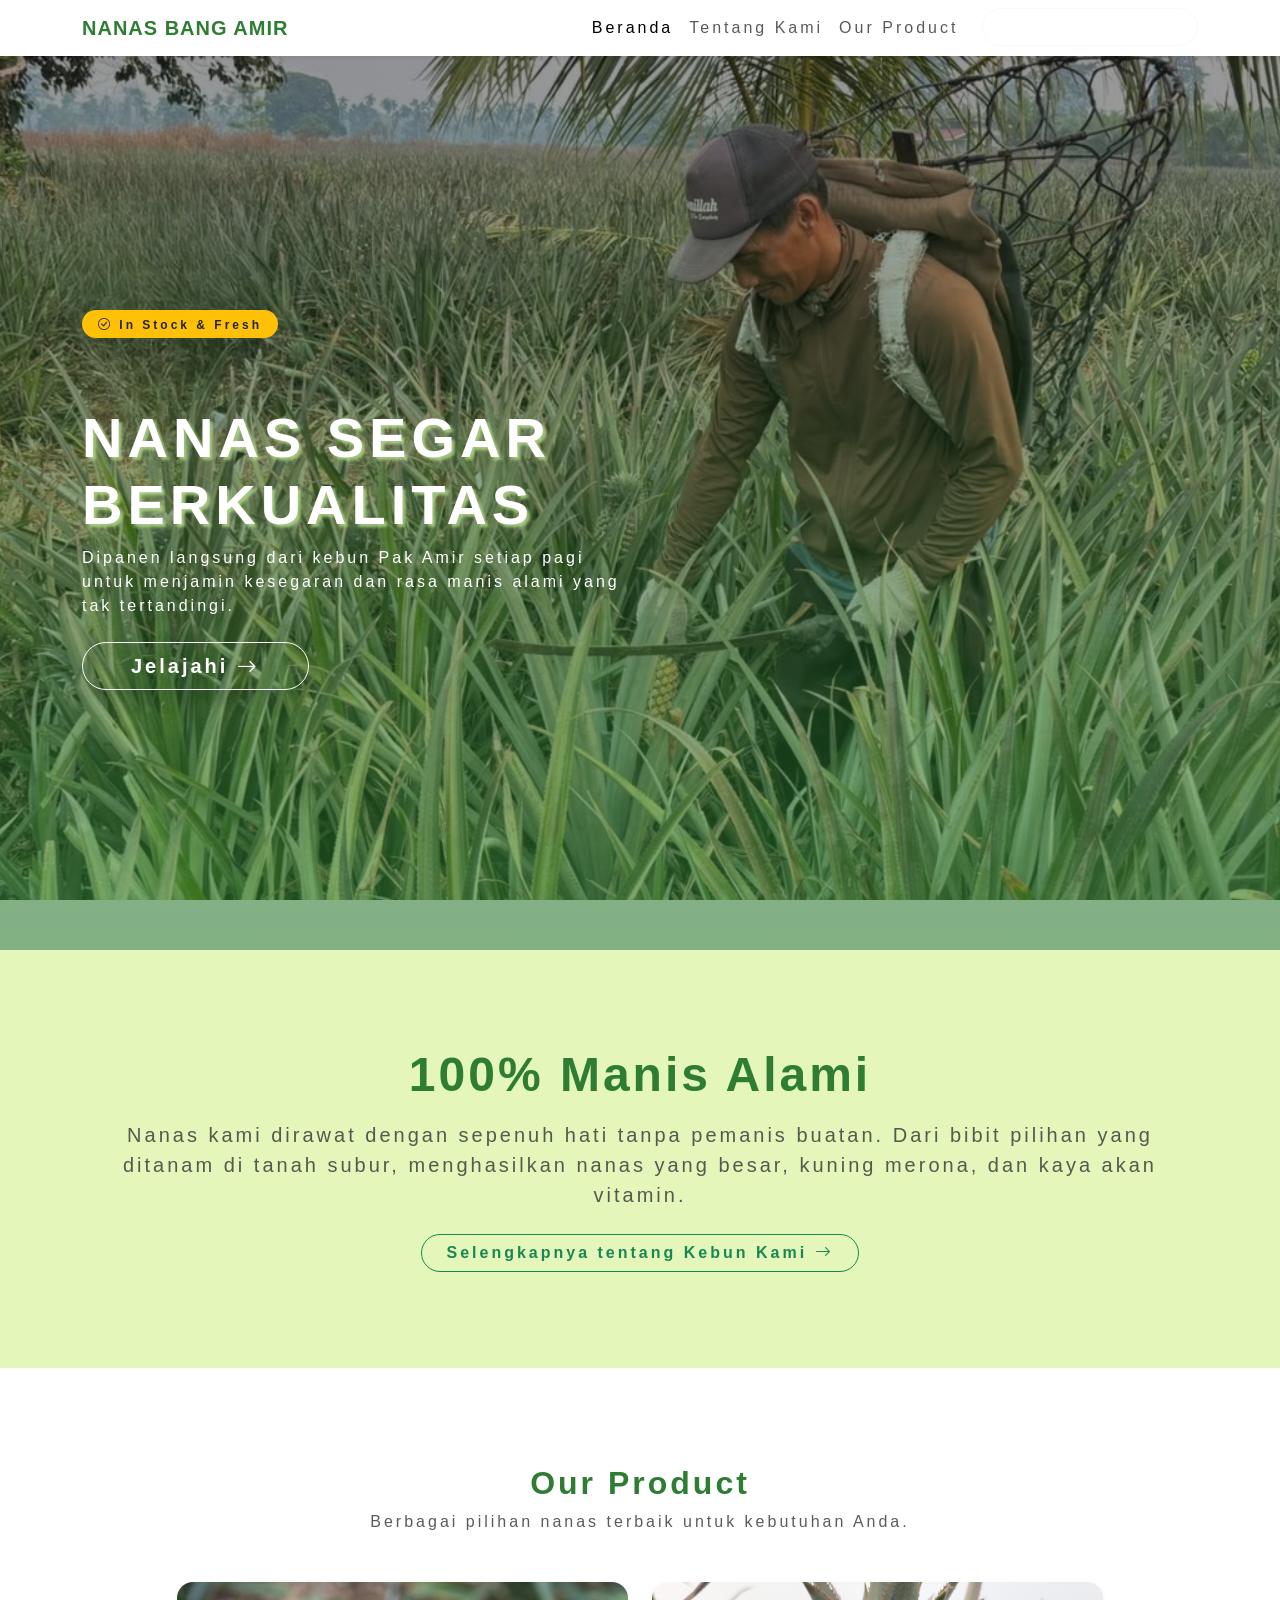
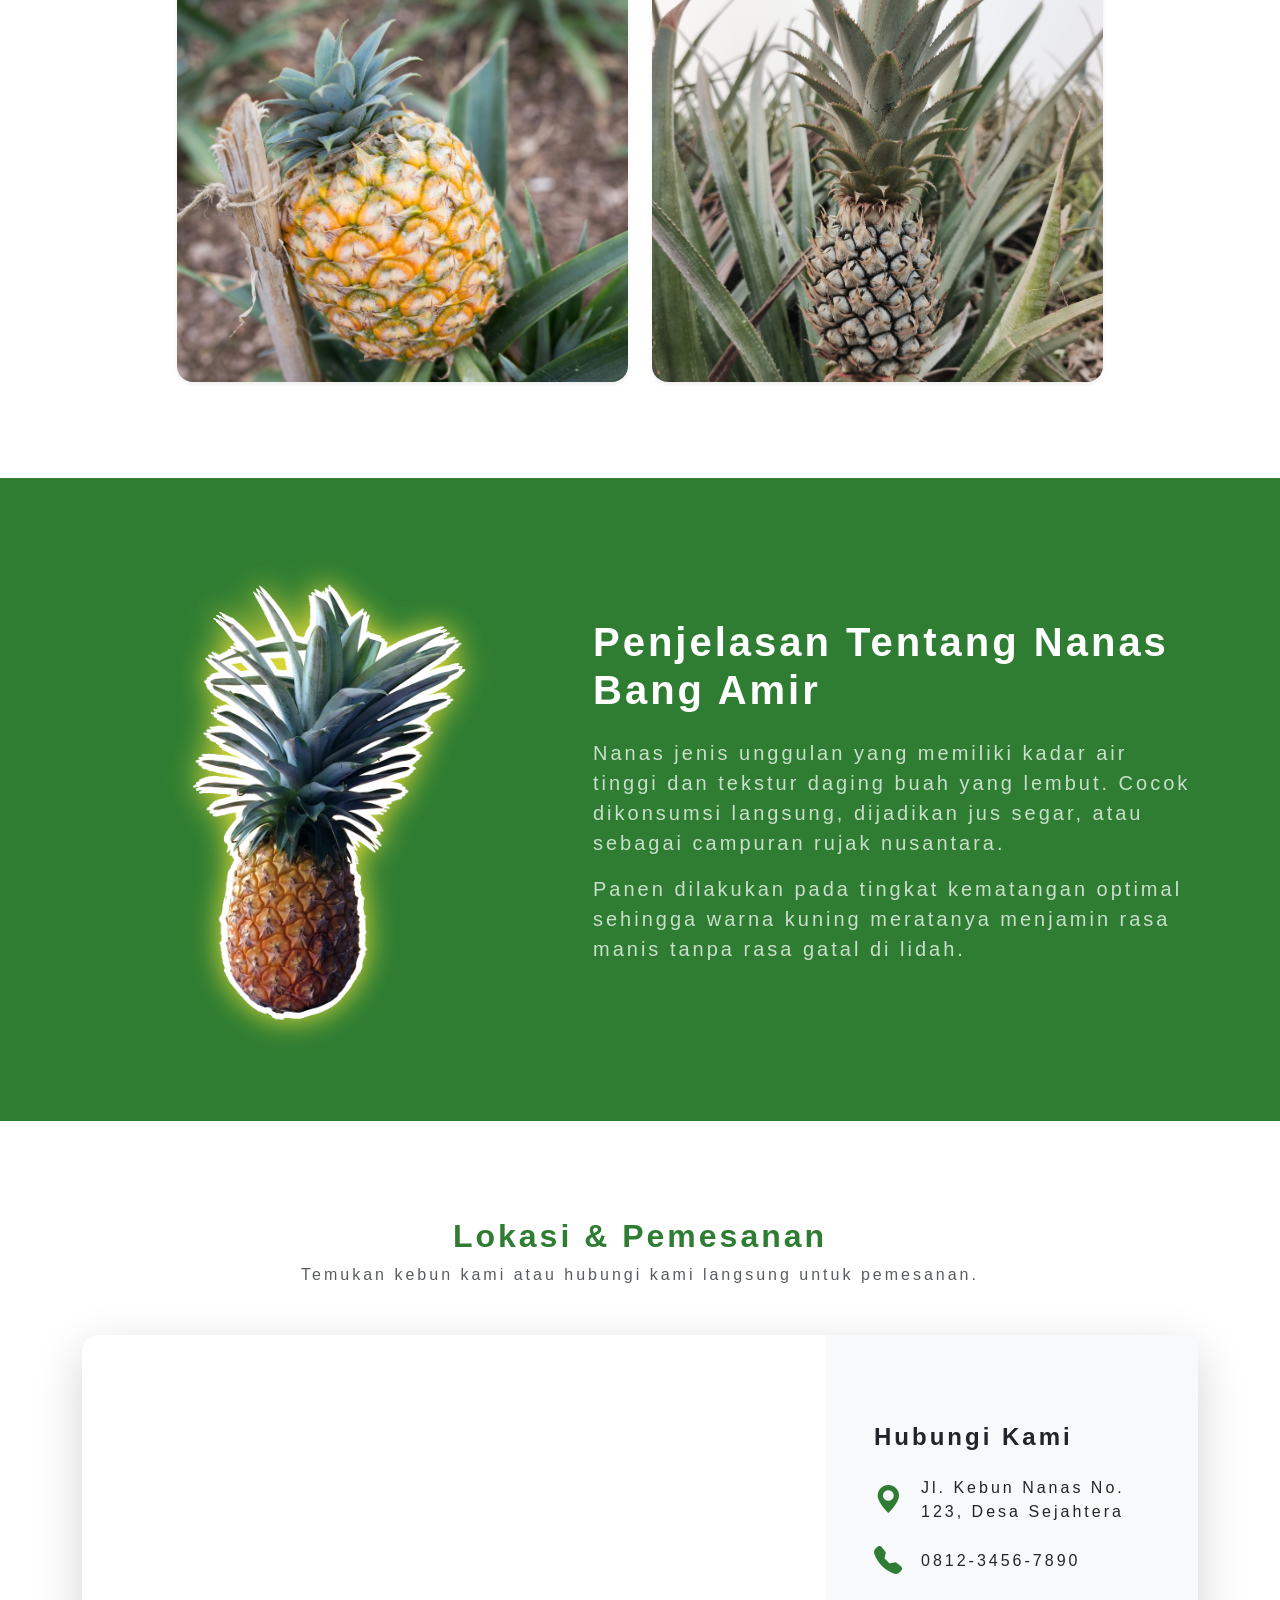
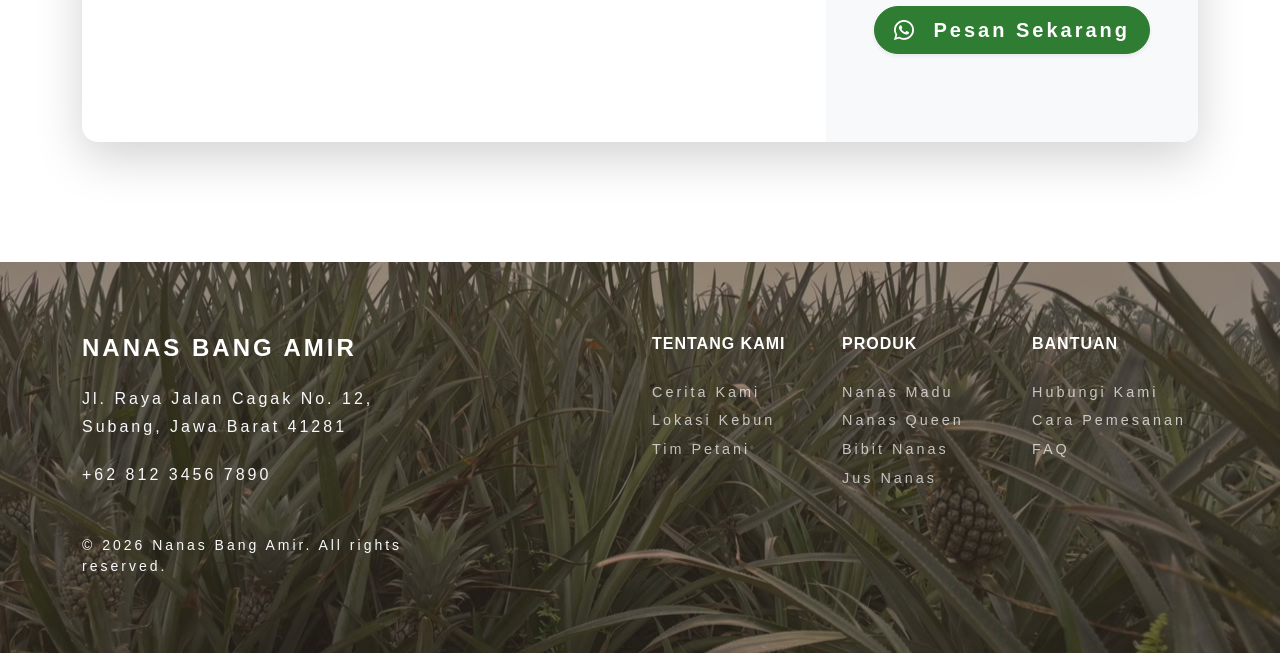
==== commit 55c7321c: "Update gallery layouts, add videos, and sync images" ====
--- a/index.html
+++ b/index.html
@@ -52,27 +52,27 @@
                     <span class="badge bg-warning text-dark mb-3 px-3 py-2 rounded-pill"><i
                             class="bi bi-check-circle"></i> In Stock & Fresh</span><br>
                     <h1 class="display-4 fw-bold mb-2">NANAS SEGAR<br> BERKUALITAS</h1>
-                    <p class="lead mb-4 fs-6">Dipanen langsung dari kebun Pak Amir setiap pagi untuk menjamin kesegaran dan
+                    <p class="lead mb-4 fs-6">Dipanen langsung dari kebun Pak Amir setiap pagi untuk menjamin kesegaran
+                        dan
                         rasa manis alami yang tak tertandingi.</p>
-                    <a href="tentang-kami.html" class="btn btn-warning btn-lg rounded-pill px-5 fw-bold shadow">Jelajahi <i
-                            class="bi bi-arrow-right"></i></a>
+                    <a href="tentang-kami.html" class="btn btn-warning btn-lg rounded-pill px-5 fw-bold shadow">Jelajahi
+                        <i class="bi bi-arrow-right"></i></a>
                 </div>
             </div>
         </div>
     </section>
 
     <!-- 100% Manis Section (Preview) -->
-    <section id="tentang-kami" class="py-5 bg-light">
+    <section id="tentang-kami" class="py-5 bg-custom">
         <div class="container py-5">
-            <div class="row align-items-center">
-                <div class="col-lg-6 text-center text-lg-start mb-4 mb-lg-0">
+            <div class="row align">
+                <div class="col-lg-12 mx-auto text-center mb-4 mb-lg-0">
                     <h2 class="display-5 fw-bold text-success mb-3">100% Manis Alami</h2>
-                    <p class="text-muted fs-5 mb-4">Nanas kami dirawat dengan sepenuh hati tanpa pemanis buatan. Dari bibit pilihan yang ditanam di tanah subur, menghasilkan nanas yang besar, kuning merona, dan kaya akan vitamin.</p>
-                    <a href="tentang-kami.html" class="btn btn-outline-success rounded-pill px-4 fw-bold">Selengkapnya tentang Kebun Kami <i class="bi bi-arrow-right"></i></a>
-                </div>
-                <div class="col-lg-6 text-center position-relative">
-                    <img src="https://images.unsplash.com/photo-1550258987-190a2d41a8ba?ixlib=rb-4.0.3&auto=format&fit=crop&w=800&q=80"
-                        alt="Nanas Segar" class="img-fluid rounded-4 shadow-lg feature-img">
+                    <p class="text-muted fs-5 mb-4">Nanas kami dirawat dengan sepenuh hati tanpa pemanis buatan. Dari
+                        bibit pilihan yang ditanam di tanah subur, menghasilkan nanas yang besar, kuning merona, dan
+                        kaya akan vitamin.</p>
+                    <a href="tentang-kami.html" class="btn btn-outline-success rounded-pill px-4 fw-bold">Selengkapnya
+                        tentang Kebun Kami <i class="bi bi-arrow-right"></i></a>
                 </div>
             </div>
         </div>
@@ -91,8 +91,7 @@
                         <div class="col-md-6">
                             <div class="card border-0 rounded-4 shadow-sm overflow-hidden image-hover-card"
                                 style="height: 400px;">
-                                <img src="https://images.unsplash.com/photo-1528825871115-3581a5387919?ixlib=rb-4.0.3&auto=format&fit=crop&w=600&q=80"
-                                    class="w-100 h-100 object-fit-cover" alt="Nanas Madu">
+                                <img src="img/madu.jpeg" class="w-100 h-100 object-fit-cover" alt="Nanas Madu">
                                 <div
                                     class="card-overlay d-flex flex-column justify-content-center align-items-center text-center p-4">
                                     <h3 class="fw-bold text-white mb-2">Nanas Madu</h3>
@@ -109,8 +108,8 @@
                         <div class="col-md-6">
                             <div class="card border-0 rounded-4 shadow-sm overflow-hidden image-hover-card"
                                 style="height: 400px;">
-                                <img src="img/nanas%20kecil.jpeg" class="object-fit-cover"
-                                    style="width: 100%; height: 100%; object-position: 50% 60%;" alt="Nanas Subang">
+                                <img src="img/queen.jpg" class="object-fit-cover"
+                                    style="width: 100%; height: 100%; object-position: 50% 40%;" alt="Nanas Subang">
                                 <div
                                     class="card-overlay d-flex flex-column justify-content-center align-items-center text-center p-4">
                                     <h3 class="fw-bold text-white mb-2">Nanas Queen</h3>
@@ -196,7 +195,7 @@
                     <p class="mb-1 text-light fs-6">Jl. Raya Jalan Cagak No. 12,</p>
                     <p class="mb-4 text-light fs-6">Subang, Jawa Barat 41281</p>
                     <p class="mb-5 text-light fs-6">+62 812 3456 7890</p>
-                    <p class="small text-muted mb-0">&copy; 2026 Nanas Bang Amir. All rights reserved.</p>
+                    <p class="small text-light mb-1">&copy; 2026 Nanas Bang Amir. All rights reserved.</p>
                 </div>
 
                 <!-- Column 2: TENTANG KAMI -->
--- a/css/style.css
+++ b/css/style.css
@@ -44,6 +44,10 @@
 .btn-warning:hover {
     background: rgba(255, 255, 255, 0.2);
     border-color: #ffffff;
+}
+
+.bg-custom {
+    background-color: #e5f6ba;
 }
 
 /* Hero Section */
